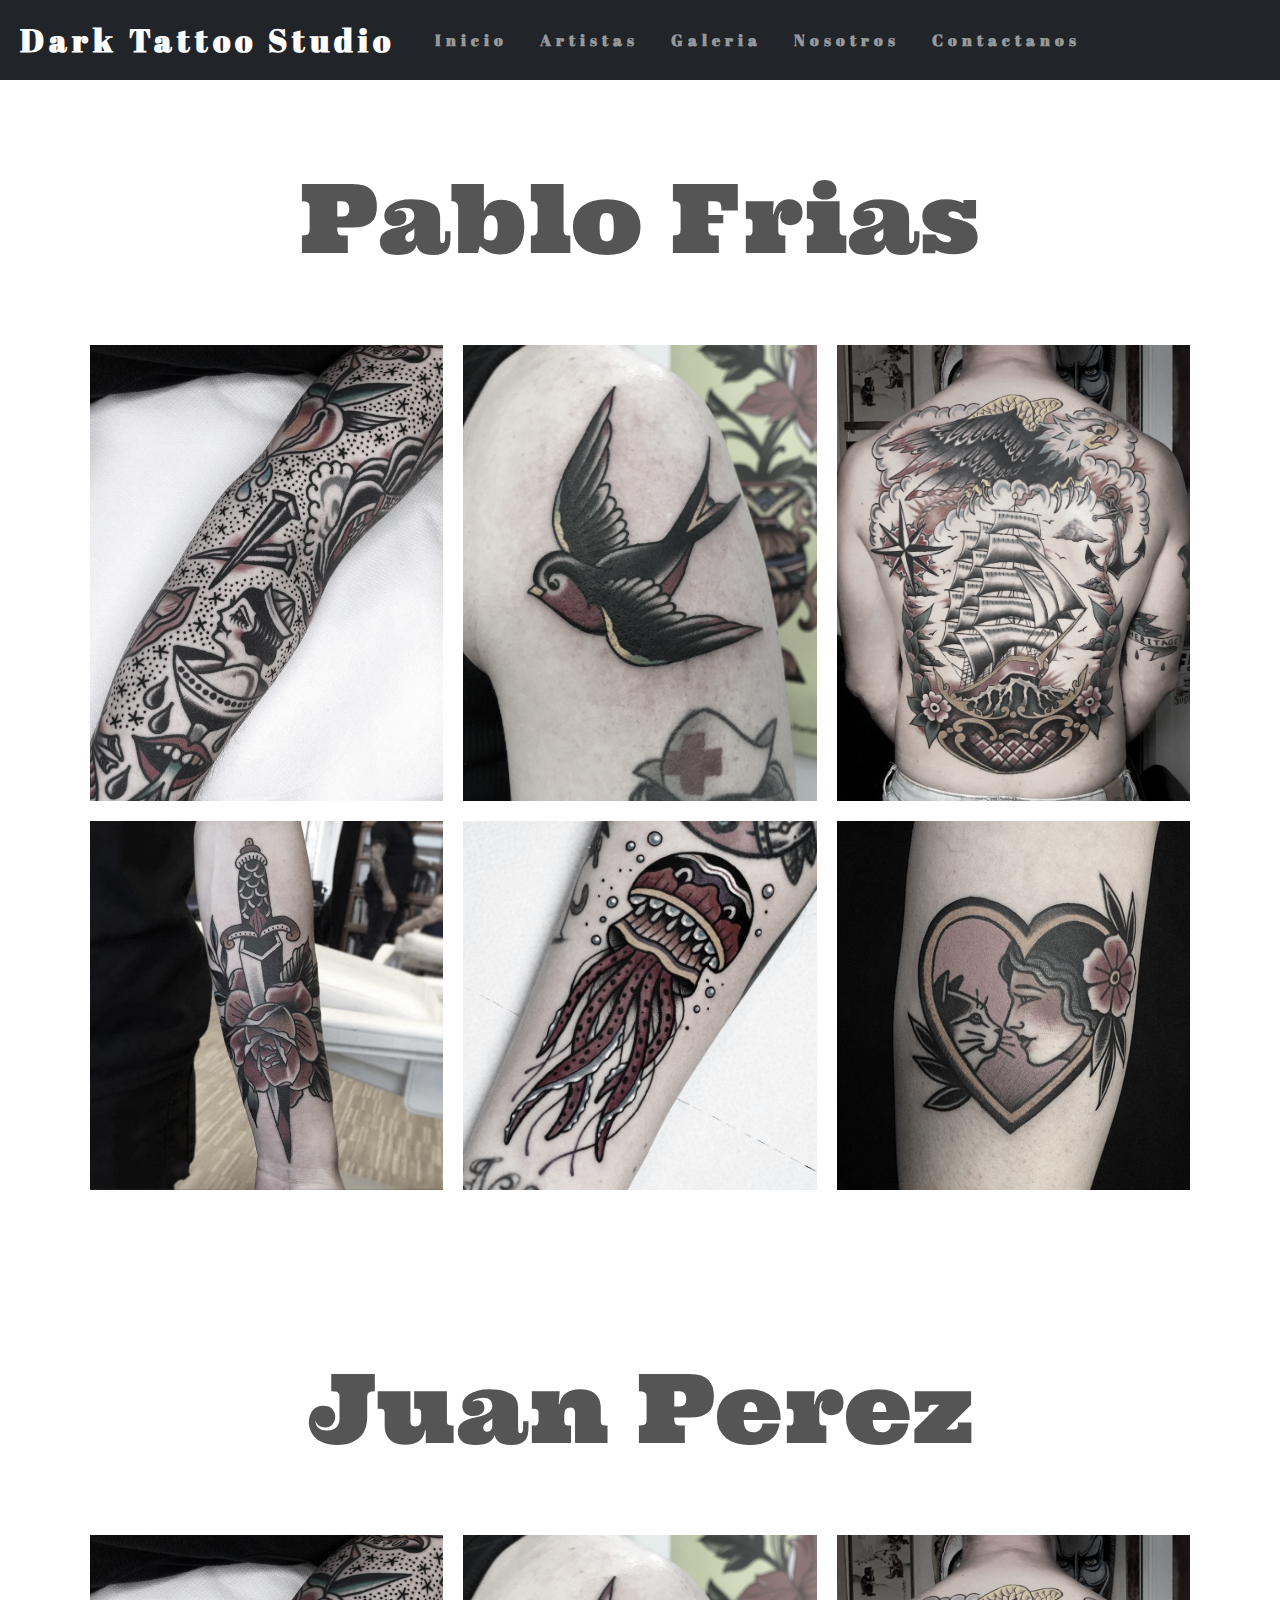
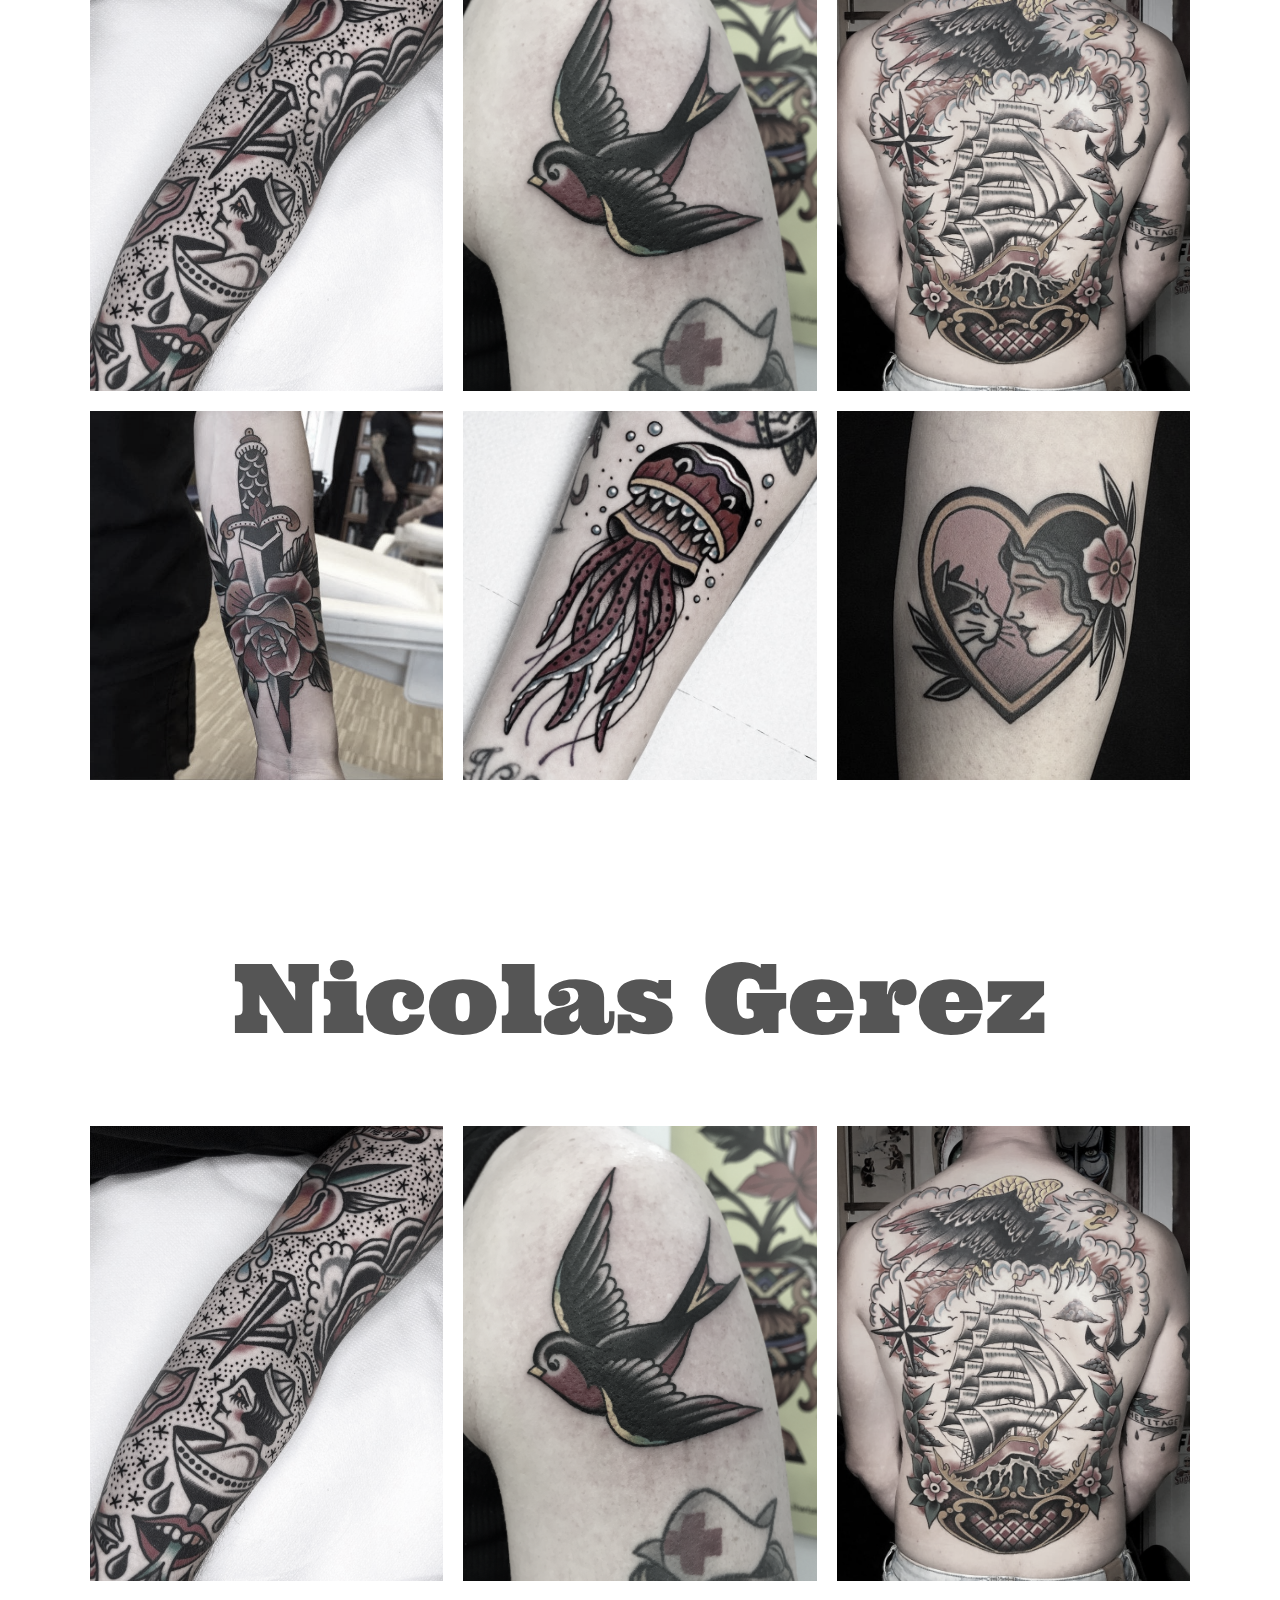
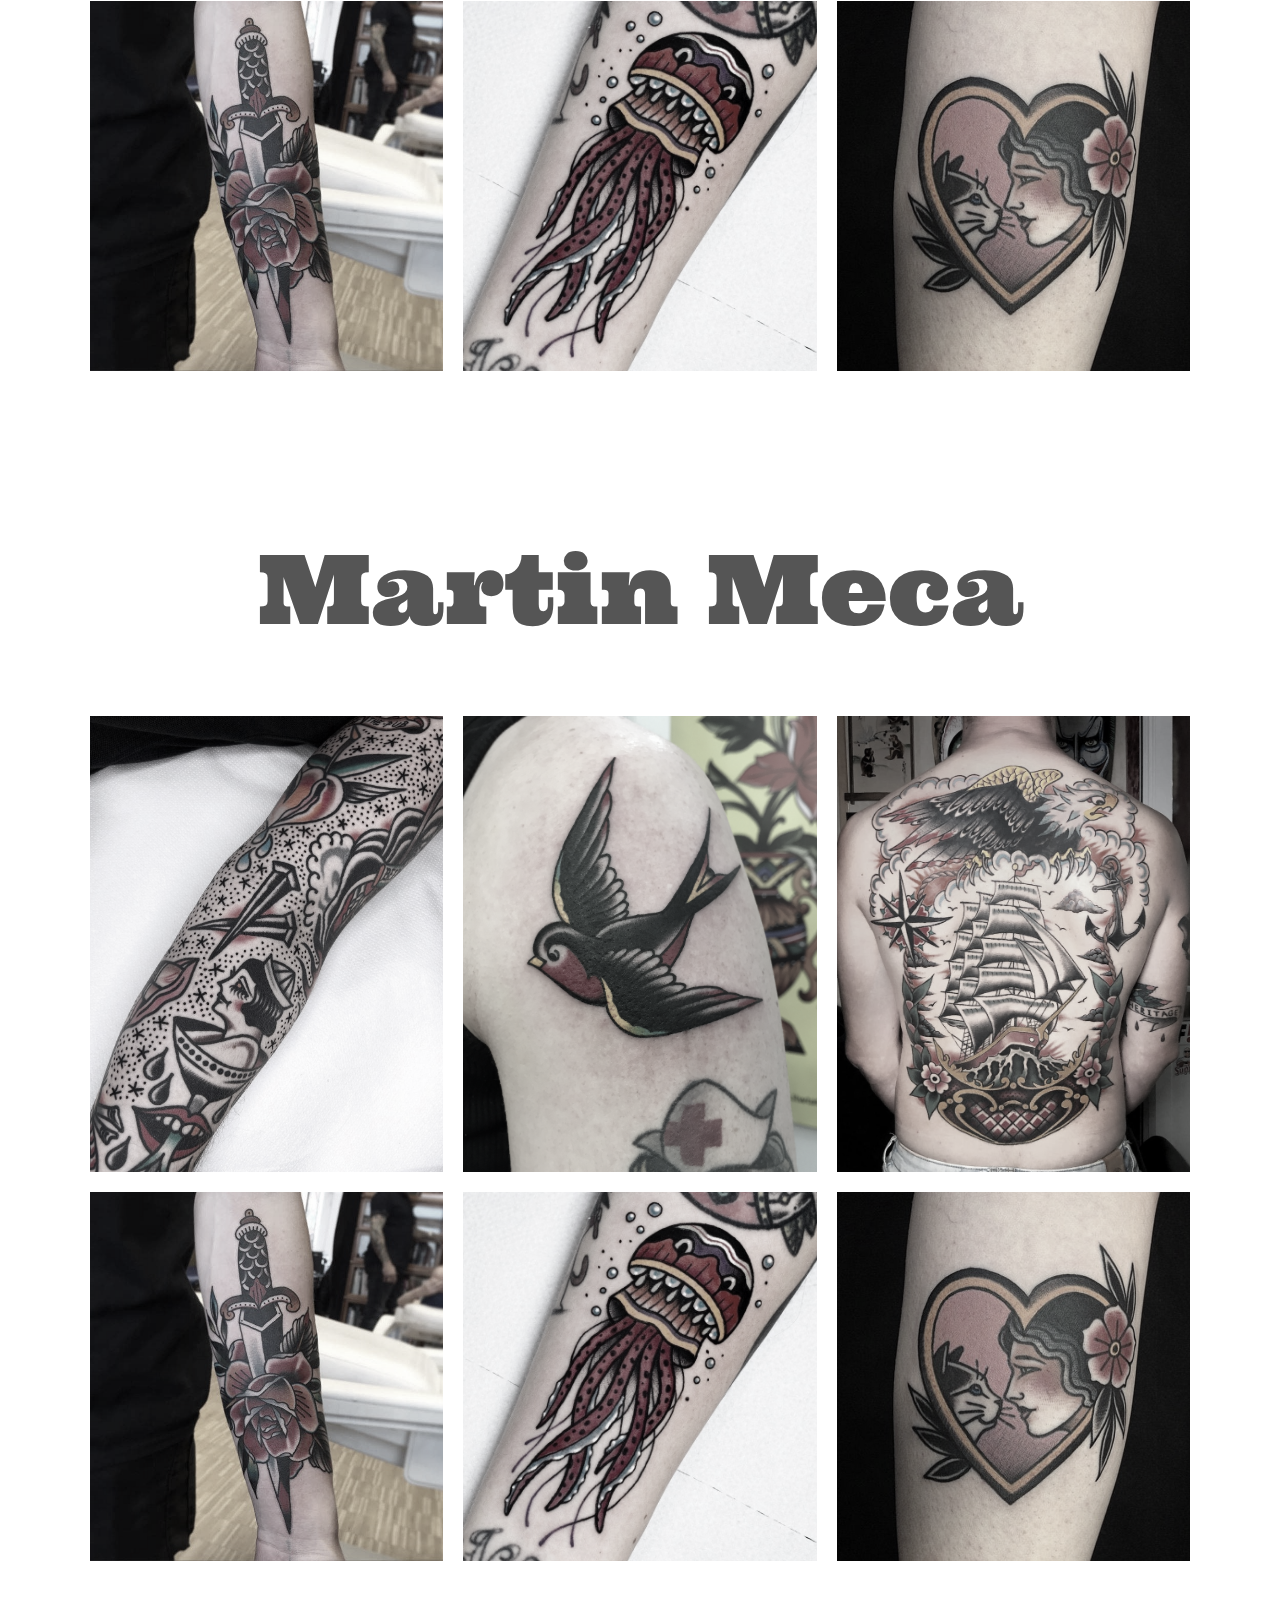
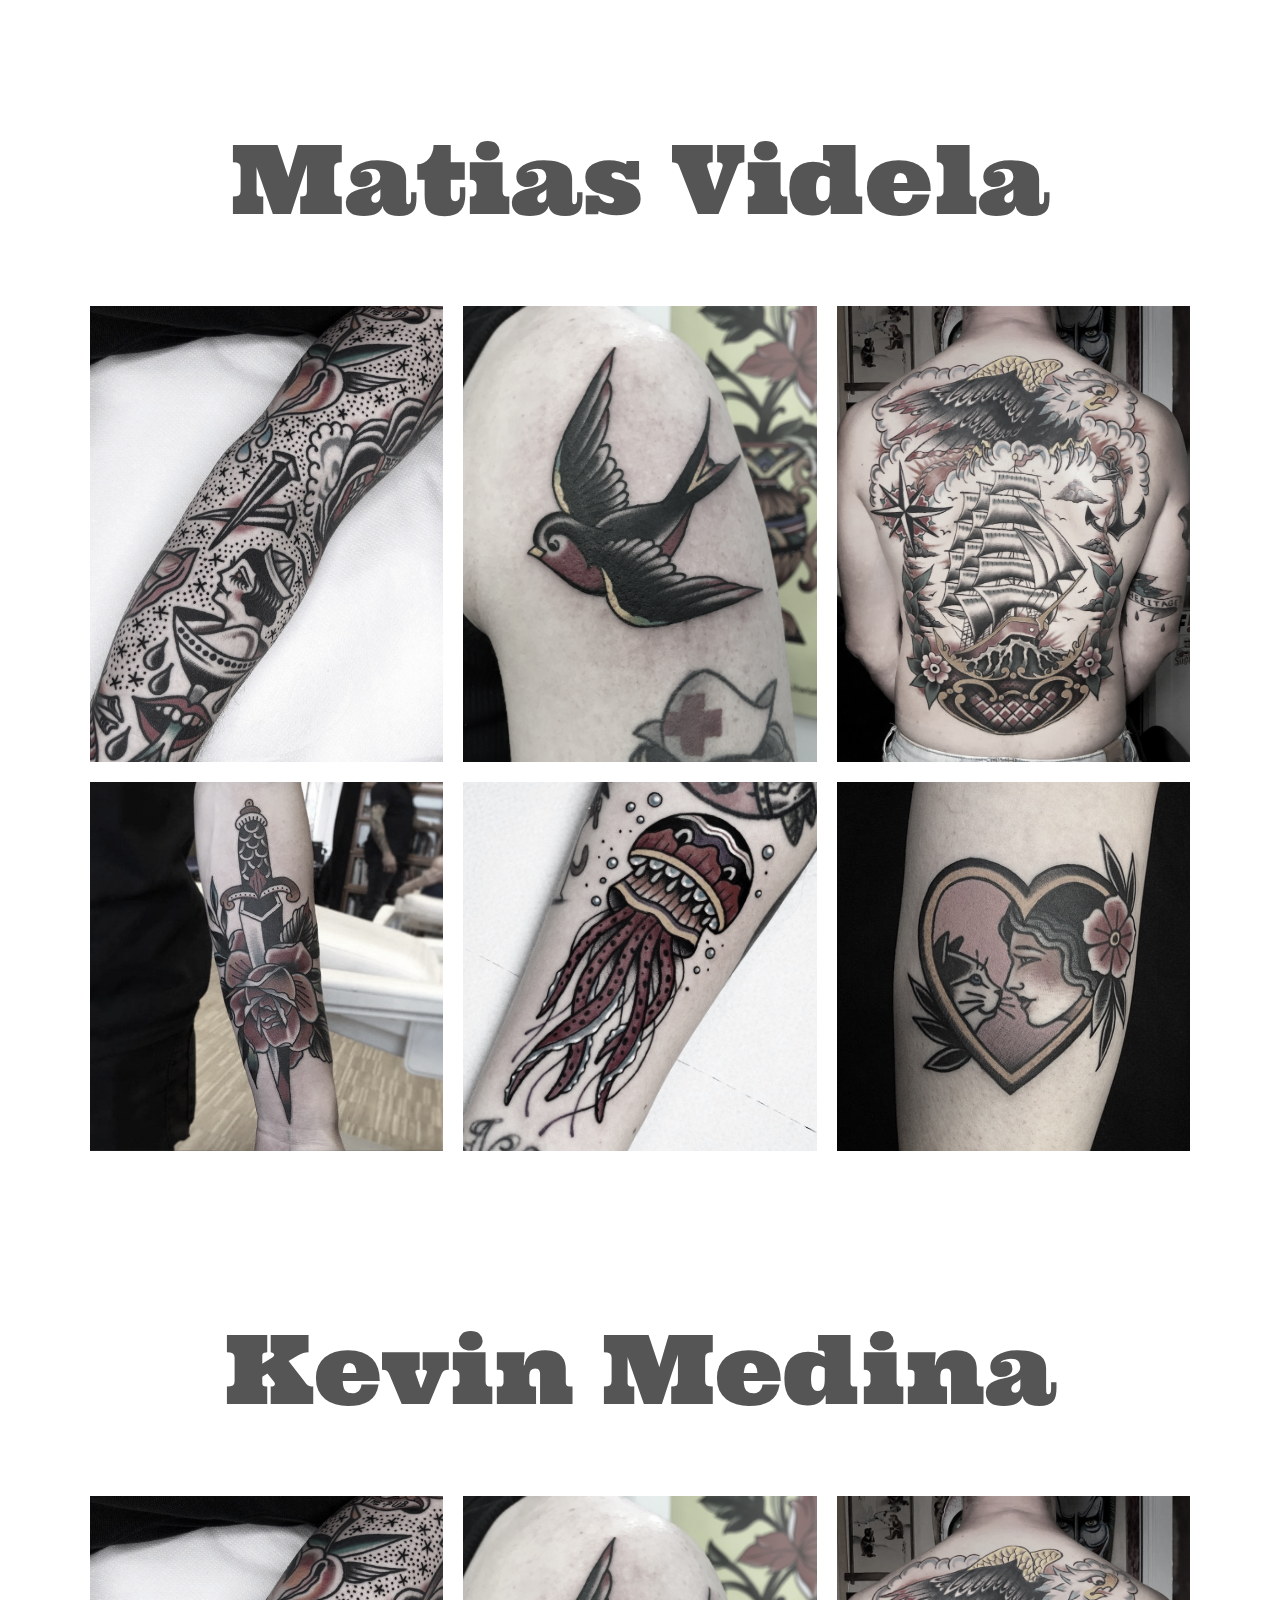
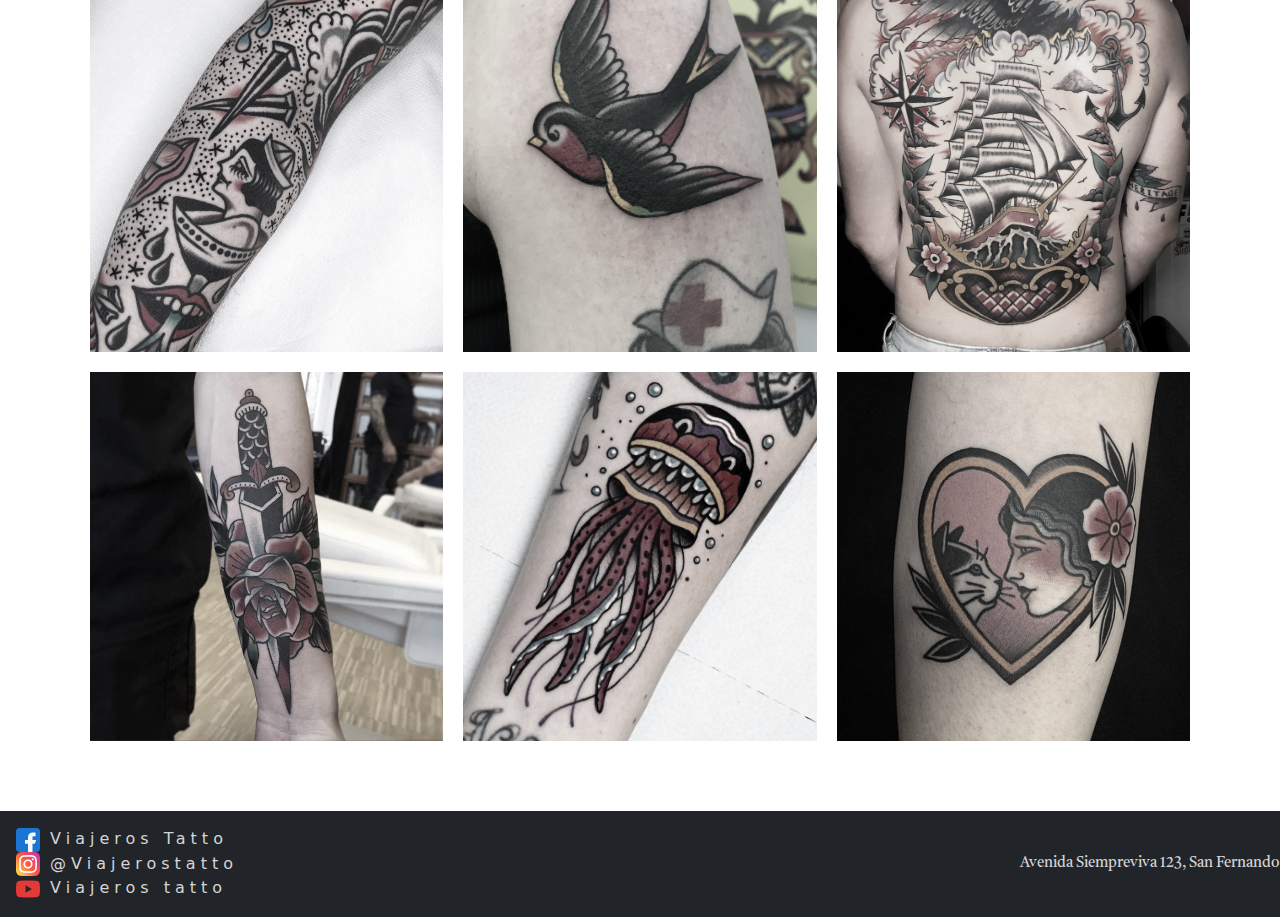
==== galeria.html @ ee558152 "se creo la galeria" ====
<!DOCTYPE html>
<html lang="en">
<head>
    <meta charset="UTF-8">
    <meta http-equiv="X-UA-Compatible" content="IE=edge">
    <meta name="viewport" content="width=device-width, initial-scale=1.0">
    <link rel="stylesheet" href="https://cdn.jsdelivr.net/npm/bootstrap@5.2.0-beta1/dist/css/bootstrap.min.css">

    <link rel="preconnect" href="https://fonts.googleapis.com">
    <link rel="preconnect" href="https://fonts.gstatic.com" crossorigin>
    <link href="https://fonts.googleapis.com/css2?family=Abril+Fatface&display=swap" rel="stylesheet">

    <link rel="stylesheet" href="css/style.css">
    
    <title>Galeria</title>
</head>
<body>
    
    <header id="container-fluid header">
        <nav class="navbar navbar-expand-lg navbar-dark bg-dark w-100  fixed-top  justify-content-center">
            <div class="container-fluid header  ">

                <div class="m-2 border-2">
                    <a class="navbar-brand" href="index.html">Dark Tattoo Studio</a>
                </div>
                
                <button class="navbar-toggler col-12 col-sm-1" type="button" data-bs-toggle="collapse" data-bs-target="#navbarDark" aria-controls="navbarDark" aria-expanded="false" aria-label="Toggle navigation">
                    <span class="navbar-toggler-icon p-2"></span>
                </button>




                <div class="collapse navbar-collapse show" id="navbarDark">
                    <ul class="navbar-nav me-auto mb-2 w-100 mb-lg-0">
                        <li class="nav-item p-2">
                            <a class="nav-link" href="#carouselExampleFade">Inicio</a>
                        </li>
                        <li class="nav-item p-2">
                            <a class="nav-link" href="#container-fluid artistas">Artistas</a>
                        </li>
                        <li class="nav-item p-2">
                            <a class="nav-link" href="galeria.html">Galeria</a>
                        </li>
                        <li class="nav-item p-2">
                            <a class="nav-link" href="#nosotros">Nosotros</a>
                        </li>
                        <li class="nav-item p-2">
                            <a class="nav-link" href="#ubicacion-contacto">Contactanos</a>
                        </li>
                    </ul>

                </div>

            </div>
        </nav>
    </header>


    <!-- galeria -->
    <main id="tattoo-artistas">

        <!-- artista 1 -->
        <h2 class="pablo text-center">Pablo Frias</h2>

        <div class="container-img">

            <div class="box-img">

                    <figure><img src="Multimedia/galeria/pablo-frias/img-1.jpg" alt=""></figure>

            </div>


            <div class="box-img">

                    <figure><img src="Multimedia/galeria/pablo-frias/img-2.jpg" alt=""></figure>

            </div>


            <div class="box-img">

                    <figure><img src="Multimedia/galeria/pablo-frias/img-3.jpg" alt=""></figure>

            </div>


            <div class="box-img">

                    <figure><img src="Multimedia/galeria/pablo-frias/img-4.jpg" alt=""></figure>

            </div>


            <div class="box-img">

                    <figure><img src="Multimedia/galeria/pablo-frias/img-5.jpg" alt=""></figure>

            </div>


            <div class="box-img">

                    <figure><img src="Multimedia/galeria/pablo-frias/img-6.jpg" alt=""></figure>

            </div>


        </div>


        <!-- artista 2 -->
        <h2 class="pablo text-center">Juan Perez</h2>

        <div class="container-img">

            <div class="box-img">

                    <figure><img src="Multimedia/galeria/pablo-frias/img-1.jpg" alt=""></figure>

            </div>


            <div class="box-img">

                    <figure><img src="Multimedia/galeria/pablo-frias/img-2.jpg" alt=""></figure>

            </div>


            <div class="box-img">

                    <figure><img src="Multimedia/galeria/pablo-frias/img-3.jpg" alt=""></figure>

            </div>


            <div class="box-img">

                    <figure><img src="Multimedia/galeria/pablo-frias/img-4.jpg" alt=""></figure>

            </div>


            <div class="box-img">

                    <figure><img src="Multimedia/galeria/pablo-frias/img-5.jpg" alt=""></figure>

            </div>


            <div class="box-img">

                    <figure><img src="Multimedia/galeria/pablo-frias/img-6.jpg" alt=""></figure>

            </div>


        </div>




        <!-- artista 3 -->
        <h2 class="pablo text-center">Nicolas Gerez</h2>

        <div class="container-img">

            <div class="box-img">

                    <figure><img src="Multimedia/galeria/pablo-frias/img-1.jpg" alt=""></figure>

            </div>


            <div class="box-img">

                    <figure><img src="Multimedia/galeria/pablo-frias/img-2.jpg" alt=""></figure>

            </div>


            <div class="box-img">

                    <figure><img src="Multimedia/galeria/pablo-frias/img-3.jpg" alt=""></figure>

            </div>


            <div class="box-img">

                    <figure><img src="Multimedia/galeria/pablo-frias/img-4.jpg" alt=""></figure>

            </div>


            <div class="box-img">

                    <figure><img src="Multimedia/galeria/pablo-frias/img-5.jpg" alt=""></figure>

            </div>


            <div class="box-img">

                    <figure><img src="Multimedia/galeria/pablo-frias/img-6.jpg" alt=""></figure>

            </div>


        </div>




        <!-- artista 4 -->
        <h2 class="pablo text-center">Martin Meca</h2>

        <div class="container-img">

            <div class="box-img">

                    <figure><img src="Multimedia/galeria/pablo-frias/img-1.jpg" alt=""></figure>

            </div>


            <div class="box-img">

                    <figure><img src="Multimedia/galeria/pablo-frias/img-2.jpg" alt=""></figure>

            </div>


            <div class="box-img">

                    <figure><img src="Multimedia/galeria/pablo-frias/img-3.jpg" alt=""></figure>

            </div>


            <div class="box-img">

                    <figure><img src="Multimedia/galeria/pablo-frias/img-4.jpg" alt=""></figure>

            </div>


            <div class="box-img">

                    <figure><img src="Multimedia/galeria/pablo-frias/img-5.jpg" alt=""></figure>

            </div>


            <div class="box-img">

                    <figure><img src="Multimedia/galeria/pablo-frias/img-6.jpg" alt=""></figure>

            </div>


        </div>




        <!-- artista 5  -->
        <h2 class="pablo text-center">Matias Videla</h2>

        <div class="container-img">

            <div class="box-img">

                    <figure><img src="Multimedia/galeria/pablo-frias/img-1.jpg" alt=""></figure>

            </div>


            <div class="box-img">

                    <figure><img src="Multimedia/galeria/pablo-frias/img-2.jpg" alt=""></figure>

            </div>


            <div class="box-img">

                    <figure><img src="Multimedia/galeria/pablo-frias/img-3.jpg" alt=""></figure>

            </div>


            <div class="box-img">

                    <figure><img src="Multimedia/galeria/pablo-frias/img-4.jpg" alt=""></figure>

            </div>


            <div class="box-img">

                    <figure><img src="Multimedia/galeria/pablo-frias/img-5.jpg" alt=""></figure>

            </div>


            <div class="box-img">

                    <figure><img src="Multimedia/galeria/pablo-frias/img-6.jpg" alt=""></figure>

            </div>


        </div>




        <!-- artista 6 -->
        <h2 class="pablo text-center">Kevin Medina</h2>

        <div class="container-img">

            <div class="box-img">

                    <figure><img src="Multimedia/galeria/pablo-frias/img-1.jpg" alt=""></figure>

            </div>


            <div class="box-img">

                    <figure><img src="Multimedia/galeria/pablo-frias/img-2.jpg" alt=""></figure>

            </div>


            <div class="box-img">

                    <figure><img src="Multimedia/galeria/pablo-frias/img-3.jpg" alt=""></figure>

            </div>


            <div class="box-img">

                    <figure><img src="Multimedia/galeria/pablo-frias/img-4.jpg" alt=""></figure>

            </div>


            <div class="box-img">

                    <figure><img src="Multimedia/galeria/pablo-frias/img-5.jpg" alt=""></figure>

            </div>


            <div class="box-img">

                    <figure><img src="Multimedia/galeria/pablo-frias/img-6.jpg" alt=""></figure>

            </div>


        </div>

    </main>

    <!-- fin galeria -->


    <footer id="footer">
        <div class="redes">
            <ul class="lista-de-redes">  <!-- lista de redes sociales -->

                <li> <!--facebook-->
                    <a href="https://es-la.facebook.com/">

                        <img src="Multimedia/redes/facebook.png" alt="viajeros tatto facebook">
                        
                        Viajeros Tatto
                    </a>
                </li>

                <li> <!-- instagram-->
                    <a href="https://www.instagram.com/">

                        <img src="Multimedia/redes/instagram.png" alt="viajeros tatto instagram">

                        @Viajerostatto
                    </a>
                </li>

                <li> <!-- youtube -->
                    <a href="https://www.youtube.com/">

                        <img src="Multimedia/redes/youtube-logo.png" alt="youtube viajeros tatto">

                        Viajeros tatto
                    </a>
                </li>

            </ul>
        </div>

        <p class="direccion">Avenida Siempreviva 123, San Fernando</p> <!-- direccion -->

    </footer>

    

    <script src="https://cdn.jsdelivr.net/npm/bootstrap@5.2.0-beta1/dist/js/bootstrap.bundle.min.js"></script>

</body>
</html>
---- css/style.css ----
/* configuraciones generales */

@import url('https://fonts.googleapis.com/css2?family=Maitree:wght@300&family=Tiro+Gurmukhi:ital@1&family=Ultra&display=swap');


body {
    margin: 0;
    padding: 0;
    font-size: 62,5%;
}


h2 , h3 {
    font-family: 'Ultra', serif;
    color: #555555 ;
    padding-top: 10px;
    padding-bottom: 20px;
}

a {
    text-decoration: none;
    color: #d4d4d4;
    letter-spacing: 5px;
}

p {
    font-family: 'Tiro Gurmukhi', serif;
}
/* fin de configuraciones generales */

/* HEADER */

.navbar-brand {
    font-size: 2rem;
}
.header a {
    font-weight: bold;
    font-family: 'Abril Fatface', cursive;
    
}

    /* media queries */
@media screen and (max-width: 576px) {
    .navbar-brand {
        display: none;
    }
}

@media screen and (min-width:991px) {
    .navbar-nav li :hover {
        border-top: 1px solid white;
        border-bottom: 1px solid white;
        transform: scale(1.2);
        transition: all 1s; 
    }
}
    /* media queries */


/* fin del header */

/* inicio de carousel */

/* fin de carrusel */

/* inicio del main */


.titulo-artistas {
    display: flex;
    justify-content: center;
    margin: 4rem 2rem;
}


.card {
    display: flex;
    justify-content: center;
    align-items: center;
    padding: 1rem 1rem;
    margin: 2rem;
    height: 40rem;
    border: 6px solid hsla(1, 0%, 24%, 0.88)  ;
    transform: none;
    transition: none; 
    background-color: hsla(1, 0%, 16%, 0.19);
}

/* tranform and transition */
.contenedor-cards .card :hover {
    transform: none;
}
.contenedor-cards :hover {
    transform: scale(1.1);
    transition: all 1s;
    z-index: 2; 
}


    /* media quieries */
@media screen and (min-width: 1200px) {
    .card {
        height: 40rem;
        margin: 1rem;
        width: 30rem;
    }

}
/* fin del main */

/* spotify */

.spotify {
    display: grid;
    grid-template-rows: 1fr;
    grid-template-columns:  1fr 1fr;
    margin: 3rem 5%;    
    align-items: center;
}

.spotify h2 {
    grid-row: 1 / 2;
    grid-column: 1 / 2;
    padding: 0 1rem;
}

.spotify .reproductor {
    grid-row: 1 / 2;
    grid-column: 2 / 3;
}

/* fin spotify */

/* nosotros */

#nosotros {
    display: grid;
    grid-template-rows: 1fr;
    grid-template-columns:  1fr 1fr;
    margin: 3rem 5%;    
    align-items: center;
}

#nosotros h2 {
    margin: 0;
    text-align: center;
    grid-row: 1 / 2;
    grid-column: 2 / 3;
}

#nosotros p {
    margin: 0;
    padding: 1rem;
    text-align: center;
    grid-row: 1 / 2;
    grid-column: 1 / 2;
}

@media screen and (max-width: 768px) {
    #nosotros {
        display: none;
    }
}

/* fin nosotros */

/* ubicacion y contacto */ 

#ubicacion-contacto {
    display: grid;
    grid-template-rows: 1fr 1fr;
    grid-template-columns: 1fr;
    margin: 3rem 5%;
}

.maps {
    grid-row: 1 / 2;
    grid-column: 1 / 2;
    display: flex;
    flex-direction: column;
    text-align: center;
    margin: 3rem 0;
}

.formulario {
    margin: 3rem 0;
    grid-column: 1 / 2;
    grid-row: 2 / 3;
}
/* fin ubicacion y contacto */


/* footer */

#footer {
    background-color: #212429;
    display: flex;
    justify-content: space-between;
    align-items: center;
}

.redes {
    padding: 0;
    margin: 0;
}
.direccion {
    margin: 0;
    color: #d4d4d4;
    font-size: 15px;
}
.lista-de-redes {
    margin: 0;
    padding: 1rem;
}

.lista-de-redes li a {
    color: #d4d4d4;

}
/* fin del footer */

/* galeria */

.box-img  figure img {
    filter: saturate( 20%);
}

.box-img figure img:hover {
    filter: none;
}

#tattoo-artistas .pablo{
    margin-top: 150px;
    font-size: 6rem;
}

.container-img {

    width: 100%;
    max-width: 1100px;
    margin: auto;
    margin-top: 50px;
    margin-bottom: 70px;
    display: grid;
    grid-template-columns: repeat(3, 1fr);
    grid-row: 250px;
    gap: 20px;
}

.container-img :hover {
    transform: scale(1.1);
    transition: all 0.3s ease;
    z-index: 3;
}

.container-img .box-img figure {
    width: 100%;
    height: 100%;
}

.container-img .box-img img {
    width: 100%;
    height: 100%;
    object-fit: cover;
}


@media screen and (max-width: 576px) {
    #tattoo-artistas .pablo{
        
        font-size: 3rem;
    }
}

/* fin de galeria */
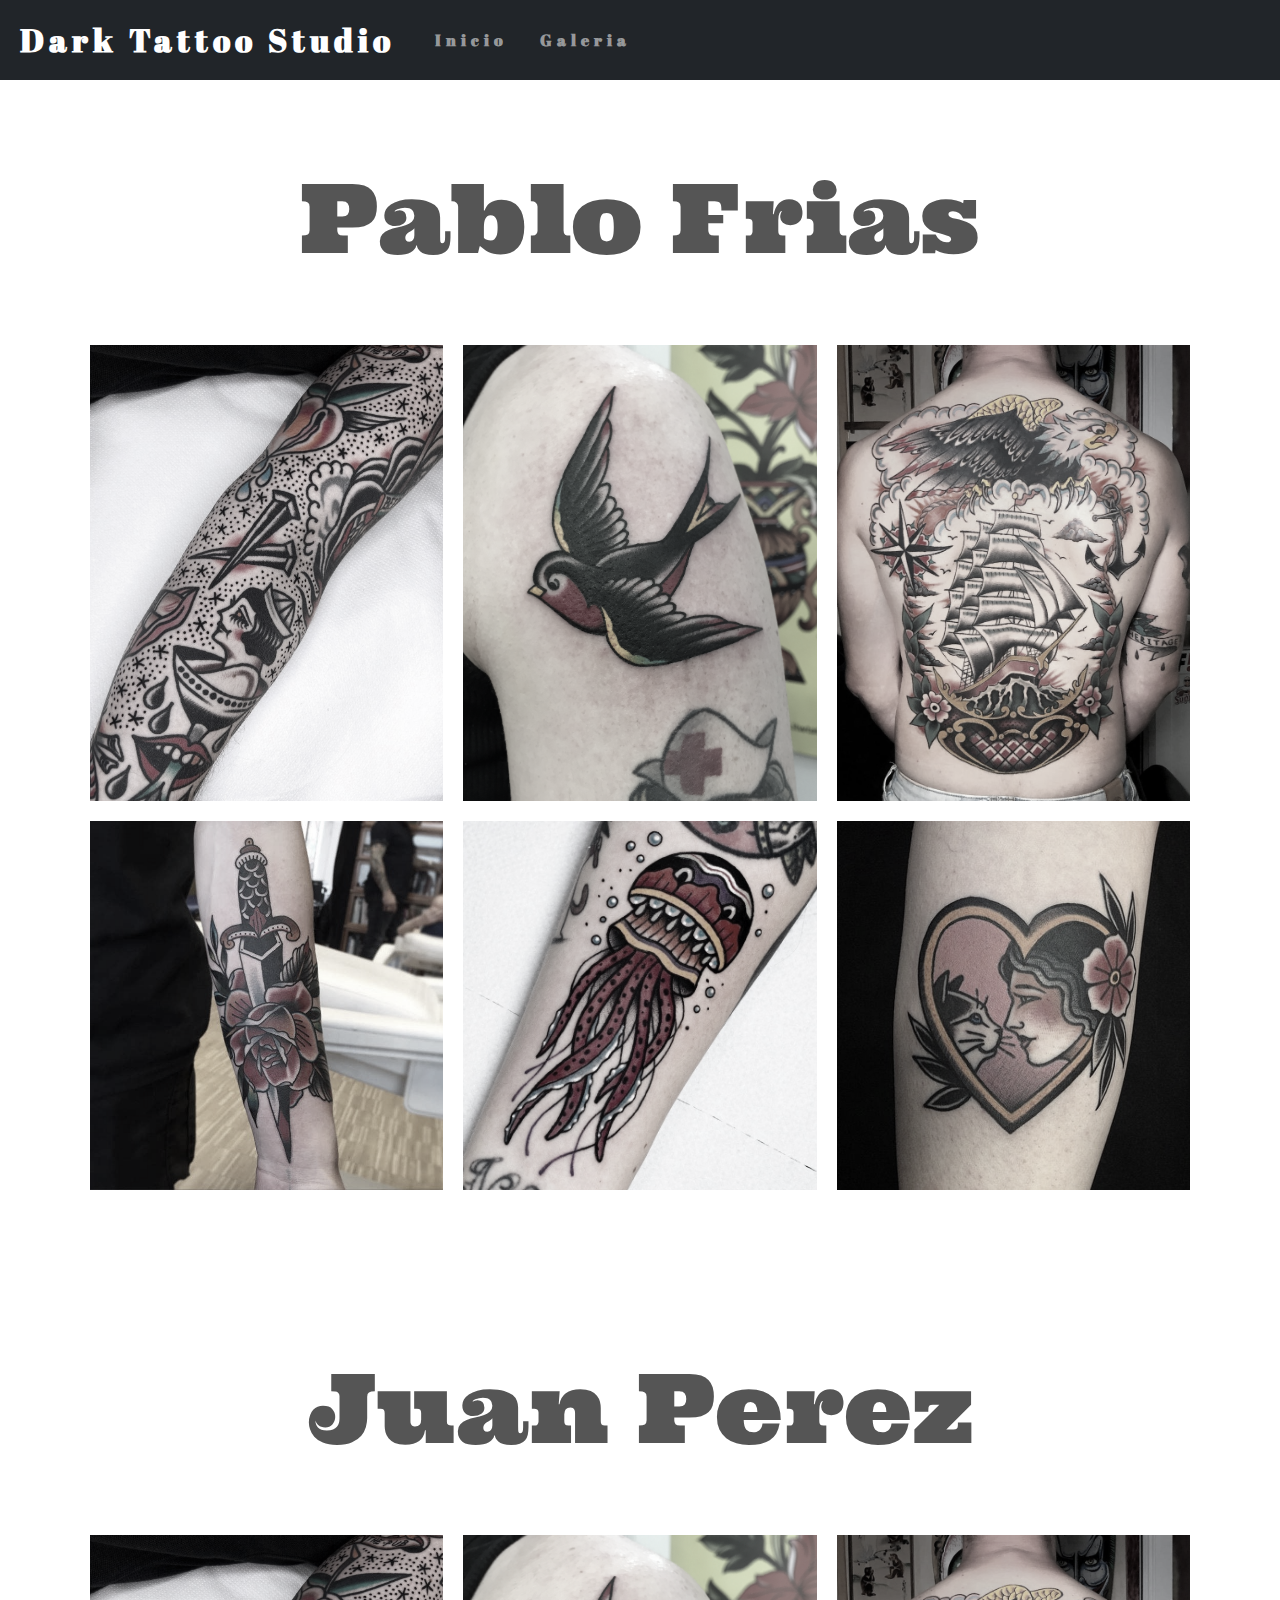
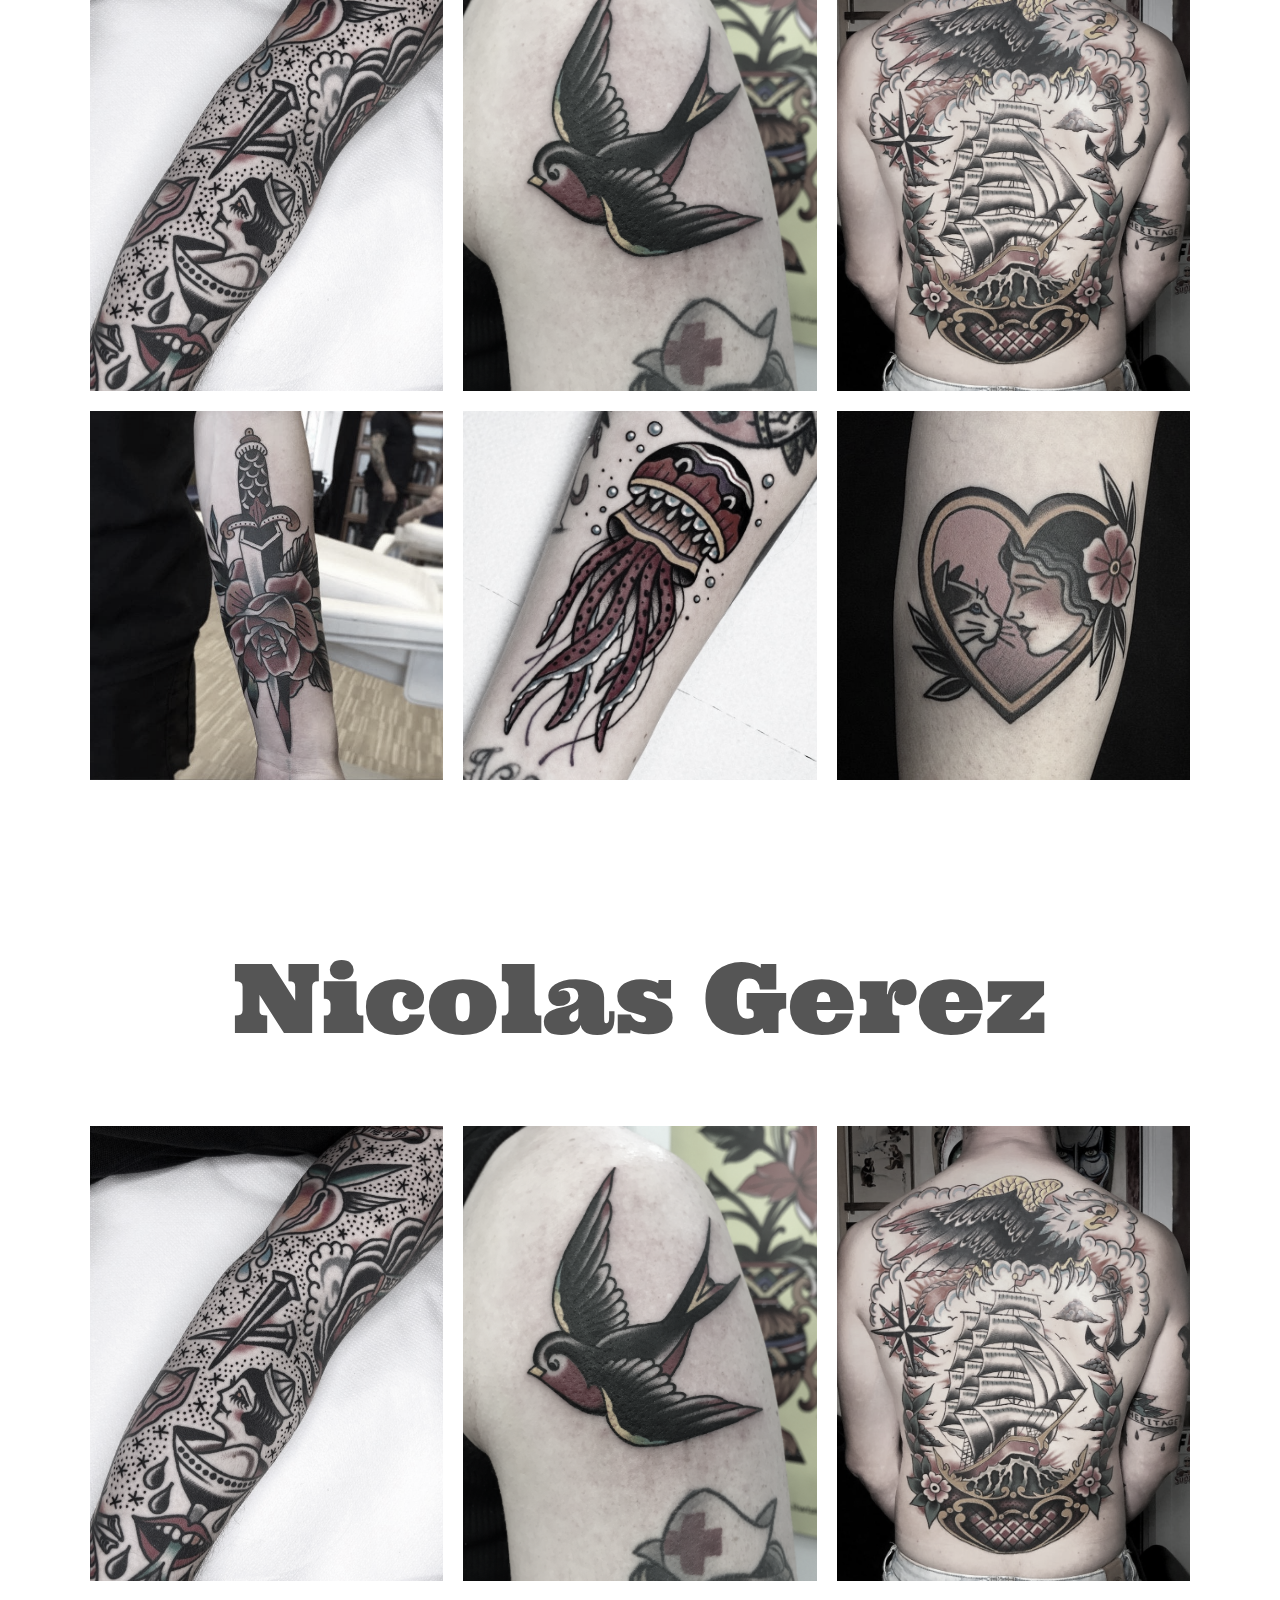
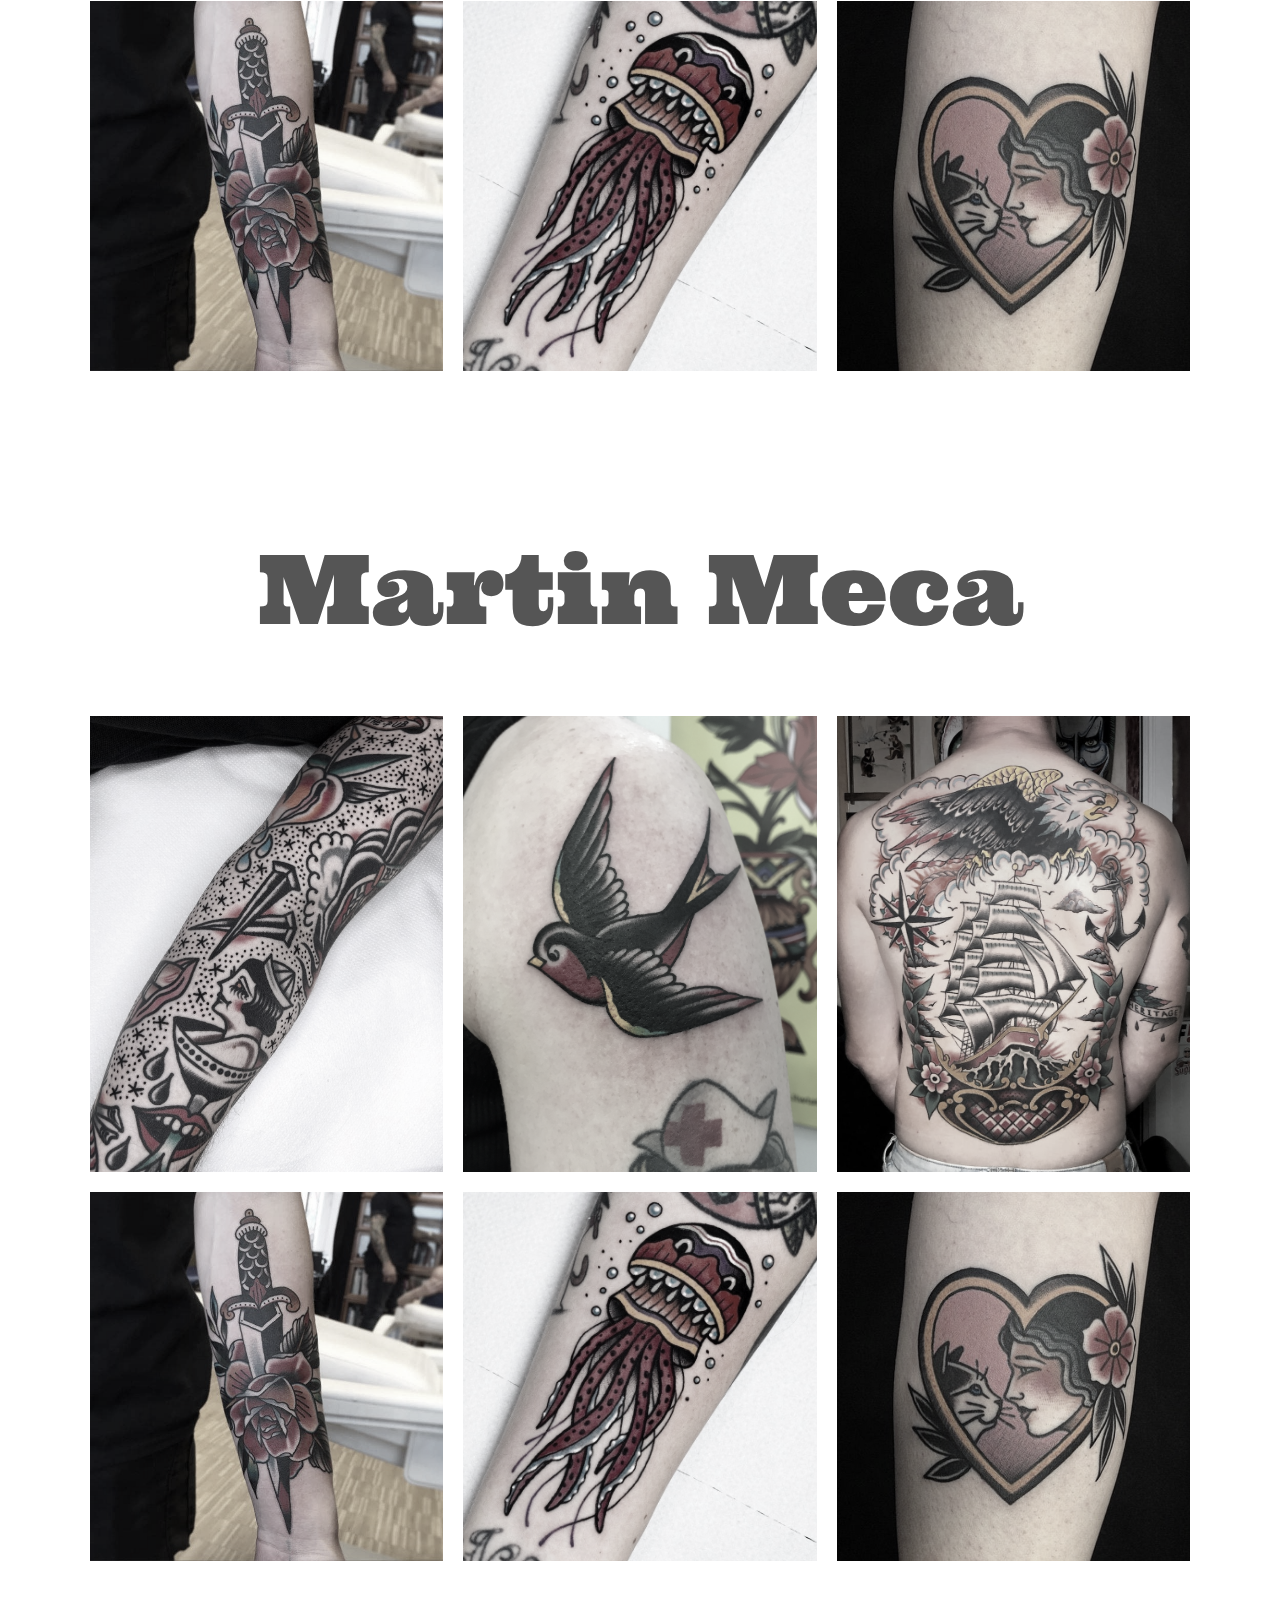
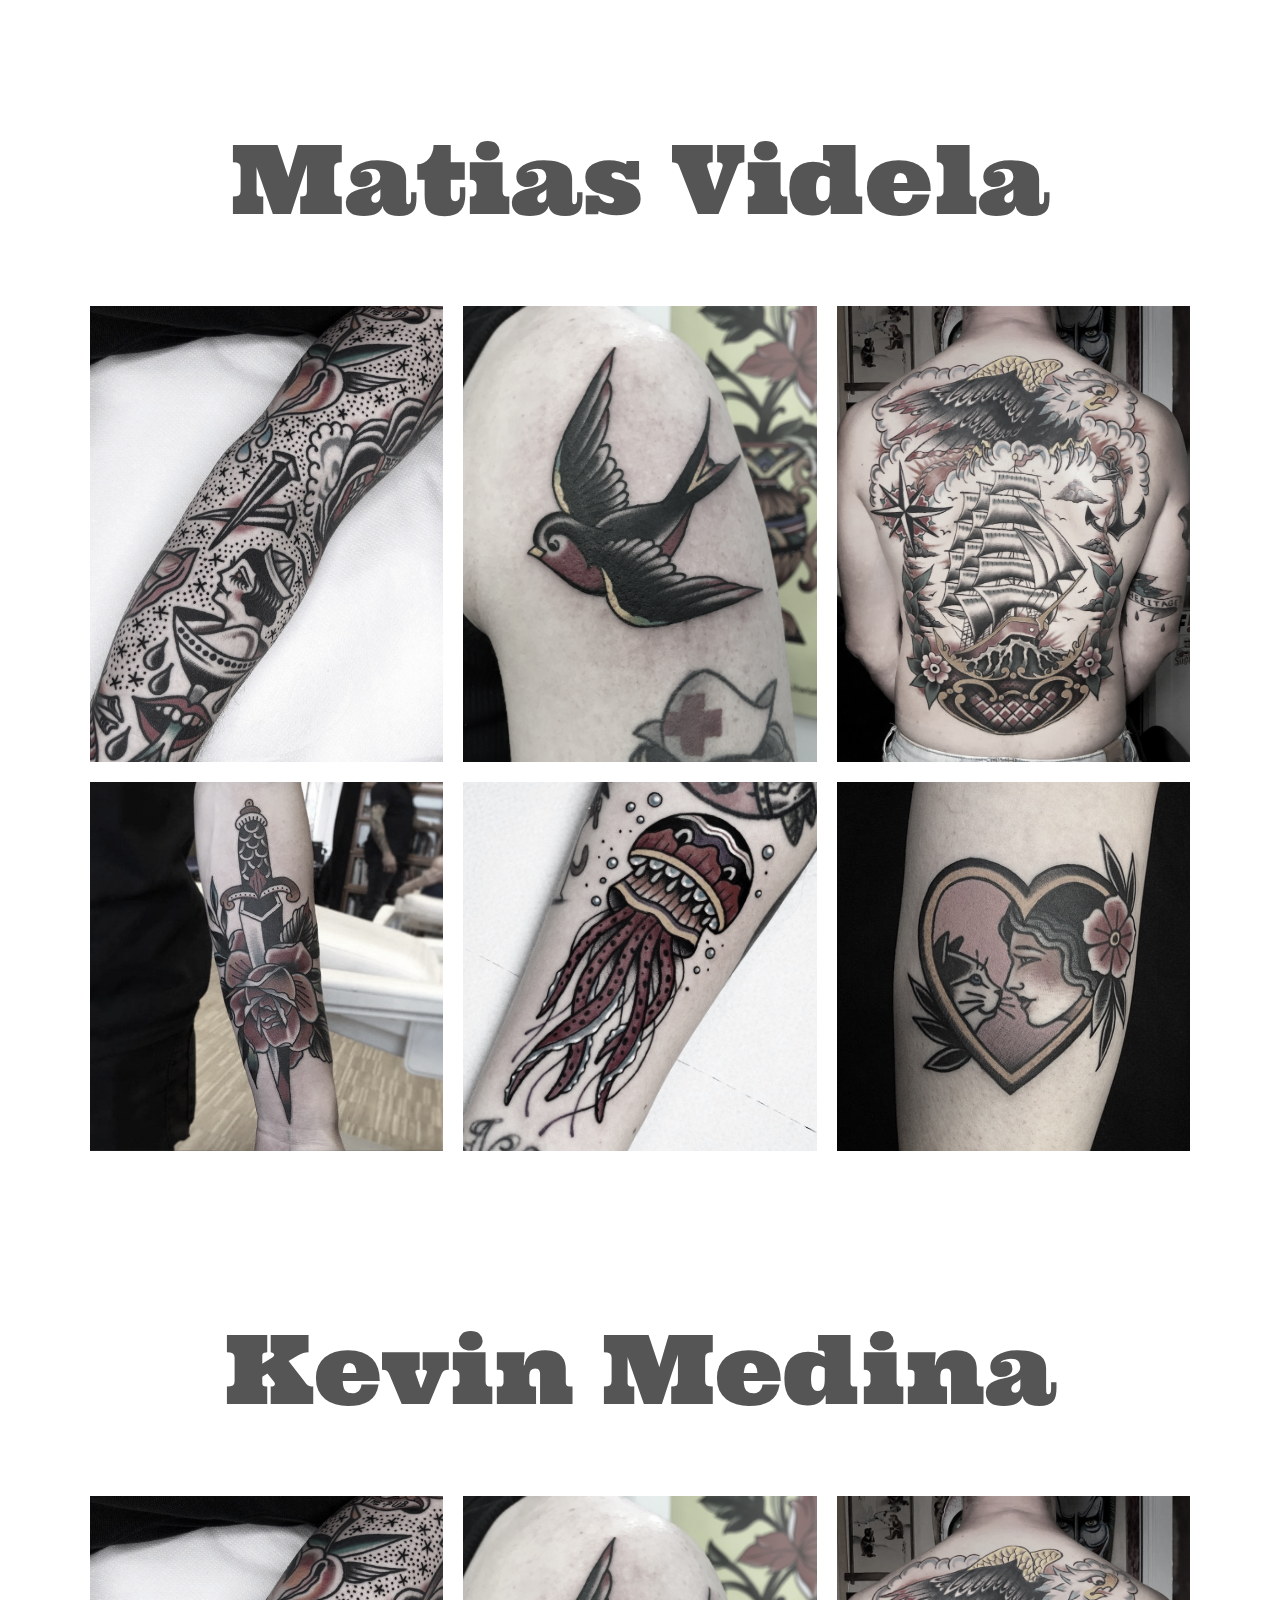
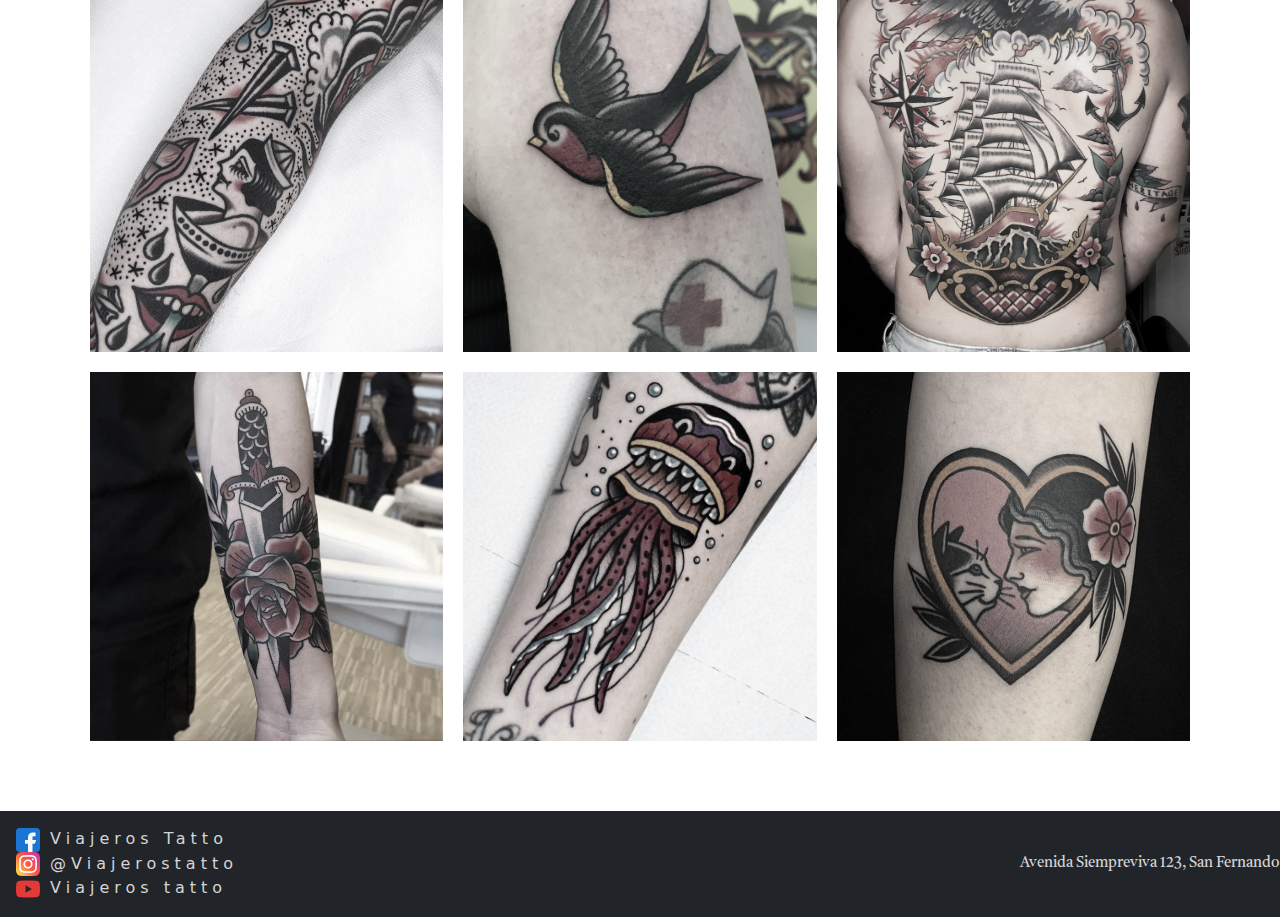
==== commit 2430ebae: "ultimos detalles a la web" ====
--- a/galeria.html
+++ b/galeria.html
@@ -34,22 +34,12 @@
                 <div class="collapse navbar-collapse show" id="navbarDark">
                     <ul class="navbar-nav me-auto mb-2 w-100 mb-lg-0">
                         <li class="nav-item p-2">
-                            <a class="nav-link" href="#carouselExampleFade">Inicio</a>
-                        </li>
-                        <li class="nav-item p-2">
-                            <a class="nav-link" href="#container-fluid artistas">Artistas</a>
+                            <a class="nav-link" href="index.html">Inicio</a>
                         </li>
                         <li class="nav-item p-2">
                             <a class="nav-link" href="galeria.html">Galeria</a>
                         </li>
-                        <li class="nav-item p-2">
-                            <a class="nav-link" href="#nosotros">Nosotros</a>
-                        </li>
-                        <li class="nav-item p-2">
-                            <a class="nav-link" href="#ubicacion-contacto">Contactanos</a>
-                        </li>
                     </ul>
-
                 </div>
 
             </div>
@@ -67,42 +57,42 @@
 
             <div class="box-img">
 
-                    <figure><img src="Multimedia/galeria/pablo-frias/img-1.jpg" alt=""></figure>
-
-            </div>
-
-
-            <div class="box-img">
-
-                    <figure><img src="Multimedia/galeria/pablo-frias/img-2.jpg" alt=""></figure>
-
-            </div>
-
-
-            <div class="box-img">
-
-                    <figure><img src="Multimedia/galeria/pablo-frias/img-3.jpg" alt=""></figure>
-
-            </div>
-
-
-            <div class="box-img">
-
-                    <figure><img src="Multimedia/galeria/pablo-frias/img-4.jpg" alt=""></figure>
-
-            </div>
-
-
-            <div class="box-img">
-
-                    <figure><img src="Multimedia/galeria/pablo-frias/img-5.jpg" alt=""></figure>
-
-            </div>
-
-
-            <div class="box-img">
-
-                    <figure><img src="Multimedia/galeria/pablo-frias/img-6.jpg" alt=""></figure>
+                    <figure><img src="Multimedia/galeria/pablo-frias/img-1.jpg" alt="galeria tattoo"></figure>
+
+            </div>
+
+
+            <div class="box-img">
+
+                    <figure><img src="Multimedia/galeria/pablo-frias/img-2.jpg" alt="galeria tattoo"></figure>
+
+            </div>
+
+
+            <div class="box-img">
+
+                    <figure><img src="Multimedia/galeria/pablo-frias/img-3.jpg" alt="galeria tattoo"></figure>
+
+            </div>
+
+
+            <div class="box-img">
+
+                    <figure><img src="Multimedia/galeria/pablo-frias/img-4.jpg" alt="galeria tattoo"></figure>
+
+            </div>
+
+
+            <div class="box-img">
+
+                    <figure><img src="Multimedia/galeria/pablo-frias/img-5.jpg" alt="galeria tattoo"></figure>
+
+            </div>
+
+
+            <div class="box-img">
+
+                    <figure><img src="Multimedia/galeria/pablo-frias/img-6.jpg" alt="galeria tattoo"></figure>
 
             </div>
 
@@ -117,42 +107,42 @@
 
             <div class="box-img">
 
-                    <figure><img src="Multimedia/galeria/pablo-frias/img-1.jpg" alt=""></figure>
-
-            </div>
-
-
-            <div class="box-img">
-
-                    <figure><img src="Multimedia/galeria/pablo-frias/img-2.jpg" alt=""></figure>
-
-            </div>
-
-
-            <div class="box-img">
-
-                    <figure><img src="Multimedia/galeria/pablo-frias/img-3.jpg" alt=""></figure>
-
-            </div>
-
-
-            <div class="box-img">
-
-                    <figure><img src="Multimedia/galeria/pablo-frias/img-4.jpg" alt=""></figure>
-
-            </div>
-
-
-            <div class="box-img">
-
-                    <figure><img src="Multimedia/galeria/pablo-frias/img-5.jpg" alt=""></figure>
-
-            </div>
-
-
-            <div class="box-img">
-
-                    <figure><img src="Multimedia/galeria/pablo-frias/img-6.jpg" alt=""></figure>
+                    <figure><img src="Multimedia/galeria/pablo-frias/img-1.jpg" alt="galeria tattoo"></figure>
+
+            </div>
+
+
+            <div class="box-img">
+
+                    <figure><img src="Multimedia/galeria/pablo-frias/img-2.jpg" alt="galeria tattoo"></figure>
+
+            </div>
+
+
+            <div class="box-img">
+
+                    <figure><img src="Multimedia/galeria/pablo-frias/img-3.jpg" alt="galeria tattoo"></figure>
+
+            </div>
+
+
+            <div class="box-img">
+
+                    <figure><img src="Multimedia/galeria/pablo-frias/img-4.jpg" alt="galeria tattoo"></figure>
+
+            </div>
+
+
+            <div class="box-img">
+
+                    <figure><img src="Multimedia/galeria/pablo-frias/img-5.jpg" alt="galeria tattoo"></figure>
+
+            </div>
+
+
+            <div class="box-img">
+
+                    <figure><img src="Multimedia/galeria/pablo-frias/img-6.jpg" alt="galeria tattoo"></figure>
 
             </div>
 
@@ -169,42 +159,42 @@
 
             <div class="box-img">
 
-                    <figure><img src="Multimedia/galeria/pablo-frias/img-1.jpg" alt=""></figure>
-
-            </div>
-
-
-            <div class="box-img">
-
-                    <figure><img src="Multimedia/galeria/pablo-frias/img-2.jpg" alt=""></figure>
-
-            </div>
-
-
-            <div class="box-img">
-
-                    <figure><img src="Multimedia/galeria/pablo-frias/img-3.jpg" alt=""></figure>
-
-            </div>
-
-
-            <div class="box-img">
-
-                    <figure><img src="Multimedia/galeria/pablo-frias/img-4.jpg" alt=""></figure>
-
-            </div>
-
-
-            <div class="box-img">
-
-                    <figure><img src="Multimedia/galeria/pablo-frias/img-5.jpg" alt=""></figure>
-
-            </div>
-
-
-            <div class="box-img">
-
-                    <figure><img src="Multimedia/galeria/pablo-frias/img-6.jpg" alt=""></figure>
+                    <figure><img src="Multimedia/galeria/pablo-frias/img-1.jpg" alt="galeria tattoo"></figure>
+
+            </div>
+
+
+            <div class="box-img">
+
+                    <figure><img src="Multimedia/galeria/pablo-frias/img-2.jpg" alt="galeria tattoo"></figure>
+
+            </div>
+
+
+            <div class="box-img">
+
+                    <figure><img src="Multimedia/galeria/pablo-frias/img-3.jpg" alt="galeria tattoo"></figure>
+
+            </div>
+
+
+            <div class="box-img">
+
+                    <figure><img src="Multimedia/galeria/pablo-frias/img-4.jpg" alt="galeria tattoo"></figure>
+
+            </div>
+
+
+            <div class="box-img">
+
+                    <figure><img src="Multimedia/galeria/pablo-frias/img-5.jpg" alt="galeria tattoo"></figure>
+
+            </div>
+
+
+            <div class="box-img">
+
+                    <figure><img src="Multimedia/galeria/pablo-frias/img-6.jpg" alt="galeria tattoo"></figure>
 
             </div>
 
@@ -221,42 +211,42 @@
 
             <div class="box-img">
 
-                    <figure><img src="Multimedia/galeria/pablo-frias/img-1.jpg" alt=""></figure>
-
-            </div>
-
-
-            <div class="box-img">
-
-                    <figure><img src="Multimedia/galeria/pablo-frias/img-2.jpg" alt=""></figure>
-
-            </div>
-
-
-            <div class="box-img">
-
-                    <figure><img src="Multimedia/galeria/pablo-frias/img-3.jpg" alt=""></figure>
-
-            </div>
-
-
-            <div class="box-img">
-
-                    <figure><img src="Multimedia/galeria/pablo-frias/img-4.jpg" alt=""></figure>
-
-            </div>
-
-
-            <div class="box-img">
-
-                    <figure><img src="Multimedia/galeria/pablo-frias/img-5.jpg" alt=""></figure>
-
-            </div>
-
-
-            <div class="box-img">
-
-                    <figure><img src="Multimedia/galeria/pablo-frias/img-6.jpg" alt=""></figure>
+                    <figure><img src="Multimedia/galeria/pablo-frias/img-1.jpg" alt="galeria tattoo"></figure>
+
+            </div>
+
+
+            <div class="box-img">
+
+                    <figure><img src="Multimedia/galeria/pablo-frias/img-2.jpg" alt="galeria tattoo"></figure>
+
+            </div>
+
+
+            <div class="box-img">
+
+                    <figure><img src="Multimedia/galeria/pablo-frias/img-3.jpg" alt="galeria tattoo"></figure>
+
+            </div>
+
+
+            <div class="box-img">
+
+                    <figure><img src="Multimedia/galeria/pablo-frias/img-4.jpg" alt="galeria tattoo"></figure>
+
+            </div>
+
+
+            <div class="box-img">
+
+                    <figure><img src="Multimedia/galeria/pablo-frias/img-5.jpg" alt="galeria tattoo"></figure>
+
+            </div>
+
+
+            <div class="box-img">
+
+                    <figure><img src="Multimedia/galeria/pablo-frias/img-6.jpg" alt="galeria tattoo"></figure>
 
             </div>
 
@@ -273,42 +263,42 @@
 
             <div class="box-img">
 
-                    <figure><img src="Multimedia/galeria/pablo-frias/img-1.jpg" alt=""></figure>
-
-            </div>
-
-
-            <div class="box-img">
-
-                    <figure><img src="Multimedia/galeria/pablo-frias/img-2.jpg" alt=""></figure>
-
-            </div>
-
-
-            <div class="box-img">
-
-                    <figure><img src="Multimedia/galeria/pablo-frias/img-3.jpg" alt=""></figure>
-
-            </div>
-
-
-            <div class="box-img">
-
-                    <figure><img src="Multimedia/galeria/pablo-frias/img-4.jpg" alt=""></figure>
-
-            </div>
-
-
-            <div class="box-img">
-
-                    <figure><img src="Multimedia/galeria/pablo-frias/img-5.jpg" alt=""></figure>
-
-            </div>
-
-
-            <div class="box-img">
-
-                    <figure><img src="Multimedia/galeria/pablo-frias/img-6.jpg" alt=""></figure>
+                    <figure><img src="Multimedia/galeria/pablo-frias/img-1.jpg" alt="galeria tattoo"></figure>
+
+            </div>
+
+
+            <div class="box-img">
+
+                    <figure><img src="Multimedia/galeria/pablo-frias/img-2.jpg" alt="galeria tattoo"></figure>
+
+            </div>
+
+
+            <div class="box-img">
+
+                    <figure><img src="Multimedia/galeria/pablo-frias/img-3.jpg" alt="galeria tattoo"></figure>
+
+            </div>
+
+
+            <div class="box-img">
+
+                    <figure><img src="Multimedia/galeria/pablo-frias/img-4.jpg" alt="galeria tattoo"></figure>
+
+            </div>
+
+
+            <div class="box-img">
+
+                    <figure><img src="Multimedia/galeria/pablo-frias/img-5.jpg" alt="galeria tattoo"></figure>
+
+            </div>
+
+
+            <div class="box-img">
+
+                    <figure><img src="Multimedia/galeria/pablo-frias/img-6.jpg" alt="galeria tattoo"></figure>
 
             </div>
 
@@ -325,42 +315,42 @@
 
             <div class="box-img">
 
-                    <figure><img src="Multimedia/galeria/pablo-frias/img-1.jpg" alt=""></figure>
-
-            </div>
-
-
-            <div class="box-img">
-
-                    <figure><img src="Multimedia/galeria/pablo-frias/img-2.jpg" alt=""></figure>
-
-            </div>
-
-
-            <div class="box-img">
-
-                    <figure><img src="Multimedia/galeria/pablo-frias/img-3.jpg" alt=""></figure>
-
-            </div>
-
-
-            <div class="box-img">
-
-                    <figure><img src="Multimedia/galeria/pablo-frias/img-4.jpg" alt=""></figure>
-
-            </div>
-
-
-            <div class="box-img">
-
-                    <figure><img src="Multimedia/galeria/pablo-frias/img-5.jpg" alt=""></figure>
-
-            </div>
-
-
-            <div class="box-img">
-
-                    <figure><img src="Multimedia/galeria/pablo-frias/img-6.jpg" alt=""></figure>
+                    <figure><img src="Multimedia/galeria/pablo-frias/img-1.jpg" alt="galeria tattoo"></figure>
+
+            </div>
+
+
+            <div class="box-img">
+
+                    <figure><img src="Multimedia/galeria/pablo-frias/img-2.jpg" alt="galeria tattoo"></figure>
+
+            </div>
+
+
+            <div class="box-img">
+
+                    <figure><img src="Multimedia/galeria/pablo-frias/img-3.jpg" alt="galeria tattoo"></figure>
+
+            </div>
+
+
+            <div class="box-img">
+
+                    <figure><img src="Multimedia/galeria/pablo-frias/img-4.jpg" alt="galeria tattoo"></figure>
+
+            </div>
+
+
+            <div class="box-img">
+
+                    <figure><img src="Multimedia/galeria/pablo-frias/img-5.jpg" alt="galeria tattoo"></figure>
+
+            </div>
+
+
+            <div class="box-img">
+
+                    <figure><img src="Multimedia/galeria/pablo-frias/img-6.jpg" alt="galeria tattoo"></figure>
 
             </div>
 
@@ -410,7 +400,7 @@
 
     </footer>
 
-    
+
 
     <script src="https://cdn.jsdelivr.net/npm/bootstrap@5.2.0-beta1/dist/js/bootstrap.bundle.min.js"></script>
 
--- a/css/style.css
+++ b/css/style.css
@@ -114,7 +114,7 @@
     display: grid;
     grid-template-rows: 1fr;
     grid-template-columns:  1fr 1fr;
-    margin: 3rem 5%;    
+    margin: 6rem 5%;    
     align-items: center;
 }
 
@@ -137,7 +137,7 @@
     display: grid;
     grid-template-rows: 1fr;
     grid-template-columns:  1fr 1fr;
-    margin: 3rem 5%;    
+    margin: 10rem 5%;    
     align-items: center;
 }
 
@@ -219,7 +219,9 @@
 }
 /* fin del footer */
 
-/* galeria */
+
+
+/* ---- galeria ----- */
 
 .box-img  figure img {
     filter: saturate( 20%);
@@ -272,4 +274,4 @@
     }
 }
 
-/* fin de galeria */+/* ---- fin de galeria ---- */